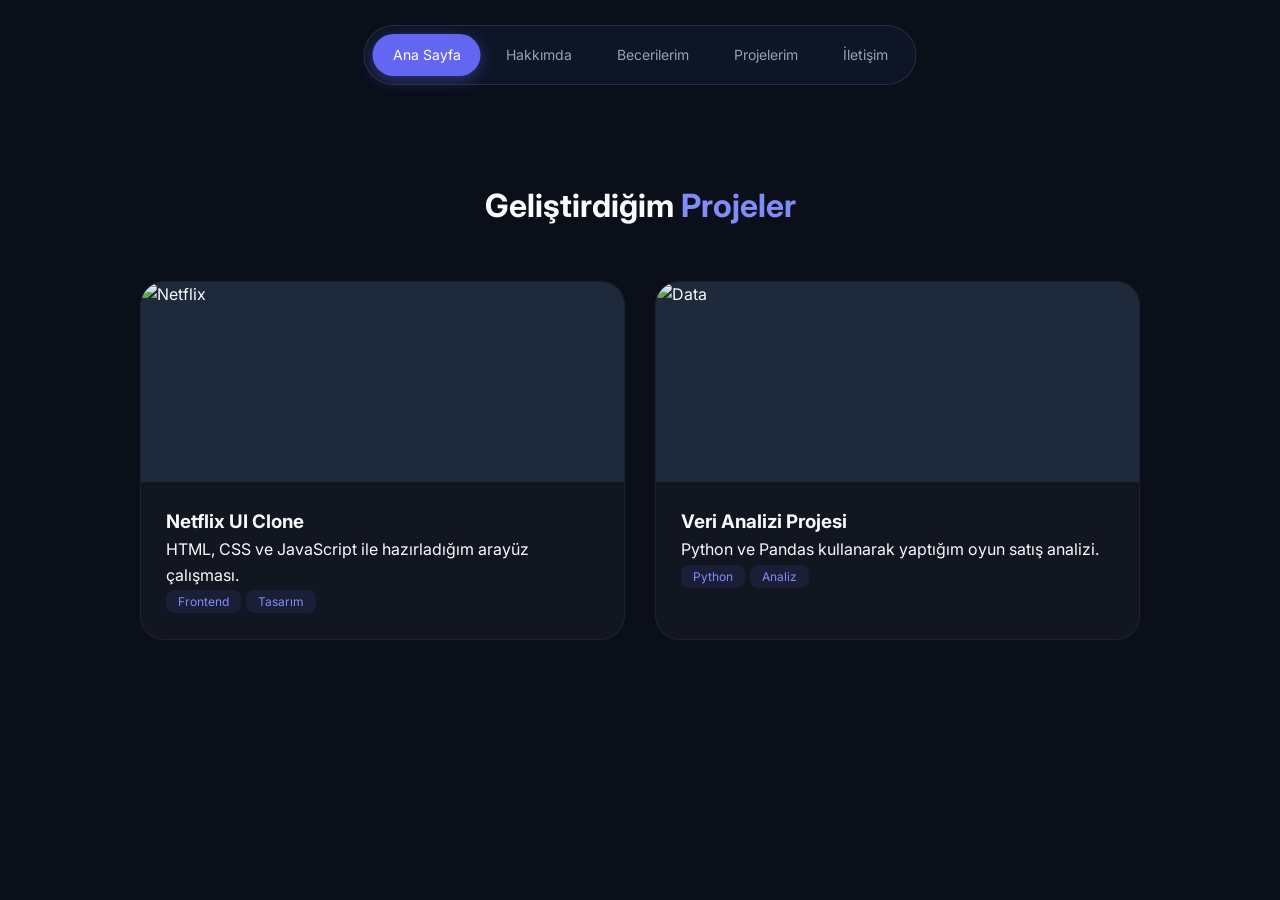
==== projelerim.html @ 27adffcb "ilkyükleme" ====
<!DOCTYPE html>
<html lang="tr">

<head>
    <meta charset="UTF-8">
    <meta name="viewport" content="width=device-width, initial-scale=1.0">
    <title>Projelerim | Hatice Şen</title>
    <link rel="stylesheet" href="style.css">
    <link href="https://fonts.googleapis.com/css2?family=Inter:wght@400;600;800&display=swap" rel="stylesheet">
</head>

<body>

    <nav class="ust-menu">
        <a class="aktif-sayfa" href="index.html">Ana Sayfa</a>
        <a href="index.html#hakkimda">Hakkımda</a>
        <a href="index.html#yetenekler">Becerilerim</a>
        <a href="projelerim.html">Projelerim</a>
        <a href="index.html#iletisim">İletişim</a>
    </nav>

    <section class="sayfa-parcasi" style="margin-top: 80px;">
        <h2 class="baslik">Geliştirdiğim <span class="renkli-yazi">Projeler</span></h2>
        <div class="proje-listesi">

            <div class="proje-ogesi">
                <div class="proje-fotografi"><img src="images/netflix.png" alt="Netflix"></div>
                <div class="proje-icerik">
                    <h3>Netflix UI Clone</h3>
                    <p>HTML, CSS ve JavaScript ile hazırladığım arayüz çalışması.</p>
                    <div class="proje-etiketleri"><span>Frontend</span><span>Tasarım</span></div>
                </div>
            </div>

            <div class="proje-ogesi">
                <div class="proje-fotografi"><img src="images/data.png" alt="Data"></div>
                <div class="proje-icerik">
                    <h3>Veri Analizi Projesi</h3>
                    <p>Python ve Pandas kullanarak yaptığım oyun satış analizi.</p>
                    <div class="proje-etiketleri"><span>Python</span><span>Analiz</span></div>
                </div>
            </div>

        </div>
    </section>

</body>

</html>
---- style.css ----
/* TEMEL SIFIRLAMA */
* {
  margin: 0;
  padding: 0;
  box-sizing: border-box;
  font-family: 'Inter', sans-serif;
}

body {
  background-color: #0b0f1a;
  color: #f8fafc;
  line-height: 1.6;
  scroll-behavior: smooth;
}

/* ÜST MENÜ */
.ust-menu {
  position: fixed;
  top: 25px;
  left: 50%;
  transform: translateX(-50%);
  z-index: 1000;
  display: flex;
  gap: 5px;
  padding: 8px;
  background: rgba(15, 23, 42, 0.8);
  border: 1px solid rgba(255, 255, 255, 0.1);
  border-radius: 40px;
}

.ust-menu a {
  text-decoration: none;
  color: #94a3b8;
  padding: 10px 20px;
  border-radius: 30px;
  font-size: 14px;
  transition: 0.3s;
}

.ust-menu a:hover,
.ust-menu a.aktif-sayfa {
  background-color: #6366f1;
  color: white;
  box-shadow: 0 4px 15px rgba(99, 102, 241, 0.4);
}

/* GİRİŞ BÖLÜMÜ */
.giris-bolumu {
  height: 100vh;
  display: flex;
  align-items: center;
  justify-content: center;
  background: radial-gradient(circle at 10% 20%, rgba(99, 102, 241, 0.15) 0%, transparent 50%);
}

.giris-icerik {
  display: grid;
  grid-template-columns: 1fr 1fr;
  max-width: 1100px;
  width: 100%;
  gap: 40px;
  padding: 0 20px;
}

.etiket {
  background-color: rgba(99, 102, 241, 0.1);
  color: #6366f1;
  padding: 6px 16px;
  border-radius: 20px;
  font-size: 13px;
  font-weight: 600;
  border: 1px solid rgba(99, 102, 241, 0.2);
}

.sol-taraf h1 {
  font-size: 50px;
  line-height: 1.1;
  margin: 20px 0;
  font-weight: 800;
}

.renkli-yazi {
  color: #818cf8;
}

.sol-taraf p {
  color: #94a3b8;
  font-size: 17px;
  margin-bottom: 30px;
}

/* BUTONLAR */
.butonlar {
  display: flex;
  gap: 15px;
  margin-bottom: 25px;
}

.ana-buton {
  background: linear-gradient(135deg, #6366f1 0%, #a855f7 100%);
  color: white;
  padding: 14px 32px;
  border-radius: 12px;
  text-decoration: none;
  font-weight: 600;
  transition: 0.3s;
  display: inline-block;
}

.ana-buton:hover {
  transform: translateY(-5px);
  box-shadow: 0 10px 20px rgba(99, 102, 241, 0.4);
}

.yan-buton {
  border: 1px solid rgba(255, 255, 255, 0.1);
  color: white;
  padding: 14px 32px;
  border-radius: 12px;
  text-decoration: none;
  transition: 0.3s;
}

.yan-buton:hover {
  background-color: rgba(255, 255, 255, 0.05);
  transform: translateY(-3px);
}

/* CV VE LINKLER */
.cv-alani {
  margin-top: 20px;
}

.kucuk-baslik {
  font-size: 14px;
  color: #94a3b8;
  margin-bottom: 8px;
}

.cv-buton,
.linkedin-buton {
  text-decoration: none;
  color: #f8fafc;
  background-color: rgba(255, 255, 255, 0.05);
  border: 1px solid rgba(255, 255, 255, 0.1);
  padding: 8px 16px;
  border-radius: 8px;
  font-size: 13px;
  margin-right: 8px;
  transition: 0.3s;
  display: inline-block;
}

.cv-buton:hover {
  background-color: #6366f1;
  border-color: #6366f1;
  transform: translateY(-3px);
}

.linkedin-buton:hover {
  background-color: #0077b5;
  border-color: #0077b5;
  transform: translateY(-3px);
}

/* KİŞİSEL KART (GRADYANLI IŞIK) */
.kisisel-kart {
  background-color: rgba(255, 255, 255, 0.03);
  border: 1px solid rgba(255, 255, 255, 0.08);
  height: 350px;
  border-radius: 30px;
  display: flex;
  flex-direction: column;
  align-items: center;
  justify-content: center;
  position: relative;
  overflow: hidden;
  text-align: center;
}

.kisisel-kart::before {
  content: '';
  position: absolute;
  width: 150px;
  height: 150px;
  background-color: #6366f1;
  filter: blur(80px);
  opacity: 0.3;
}

.kisisel-kart h2 {
  font-size: 32px;
  z-index: 1;
}

.kisisel-kart p {
  color: #94a3b8;
  z-index: 1;
}

/* BÖLÜM DÜZENLERİ */
.sayfa-parcasi {
  padding: 100px 5%;
}

.kucuk-kapsayici {
  max-width: 800px;
  margin: 0 auto;
}

.baslik {
  font-size: 32px;
  text-align: center;
  margin-bottom: 50px;
  font-weight: 700;
}

.bilgi-kutusu {
  background-color: rgba(255, 255, 255, 0.03);
  padding: 45px;
  border-radius: 24px;
  border: 1px solid rgba(255, 255, 255, 0.05);
  color: #cbd5e1;
}

/* YETENEKLER */
.ikon-listesi {
  display: grid;
  grid-template-columns: 1fr 1fr 1fr;
  gap: 20px;
  max-width: 900px;
  margin: 0 auto;
}

.ikon-kutusu {
  background-color: rgba(255, 255, 255, 0.03);
  border: 1px solid rgba(255, 255, 255, 0.05);
  padding: 25px;
  border-radius: 20px;
  text-align: center;
  transition: 0.3s;
}

.ikon-kutusu:hover {
  transform: scale(1.1);
  border-color: #6366f1;
}

.ikon-kutusu img {
  width: 60px;
  margin-bottom: 10px;
}

/* PROJELER */
.proje-listesi {
  display: grid;
  grid-template-columns: 1fr 1fr;
  gap: 30px;
  max-width: 1000px;
  margin: 0 auto;
}

.proje-ogesi {
  background-color: rgba(255, 255, 255, 0.03);
  border: 1px solid rgba(255, 255, 255, 0.05);
  border-radius: 24px;
  overflow: hidden;
  transition: 0.4s;
}

.proje-ogesi:hover {
  transform: translateY(-15px);
  border-color: #6366f1;
}

.proje-fotografi {
  height: 200px;
  background-color: #1e293b;
  overflow: hidden;
}

.proje-fotografi img {
  width: 100%;
  height: 100%;
  object-fit: cover;
}

.proje-icerik {
  padding: 25px;
}

.proje-etiketleri span {
  background-color: rgba(99, 102, 241, 0.1);
  color: #818cf8;
  padding: 4px 12px;
  border-radius: 8px;
  font-size: 12px;
  margin-right: 5px;
}

/* İLETİŞİM */
.orta-hizala {
  text-align: center;
}

.e-posta-link {
  font-size: 26px;
  color: #6366f1;
  text-decoration: none;
  font-weight: 700;
  margin-top: 25px;
  display: inline-block;
}

/* MOBİL AYAR */
@media(max-width: 768px) {

  .giris-icerik,
  .proje-listesi,
  .ikon-listesi {
    grid-template-columns: 1fr;
  }

  .ust-menu {
    display: none;
  }
}
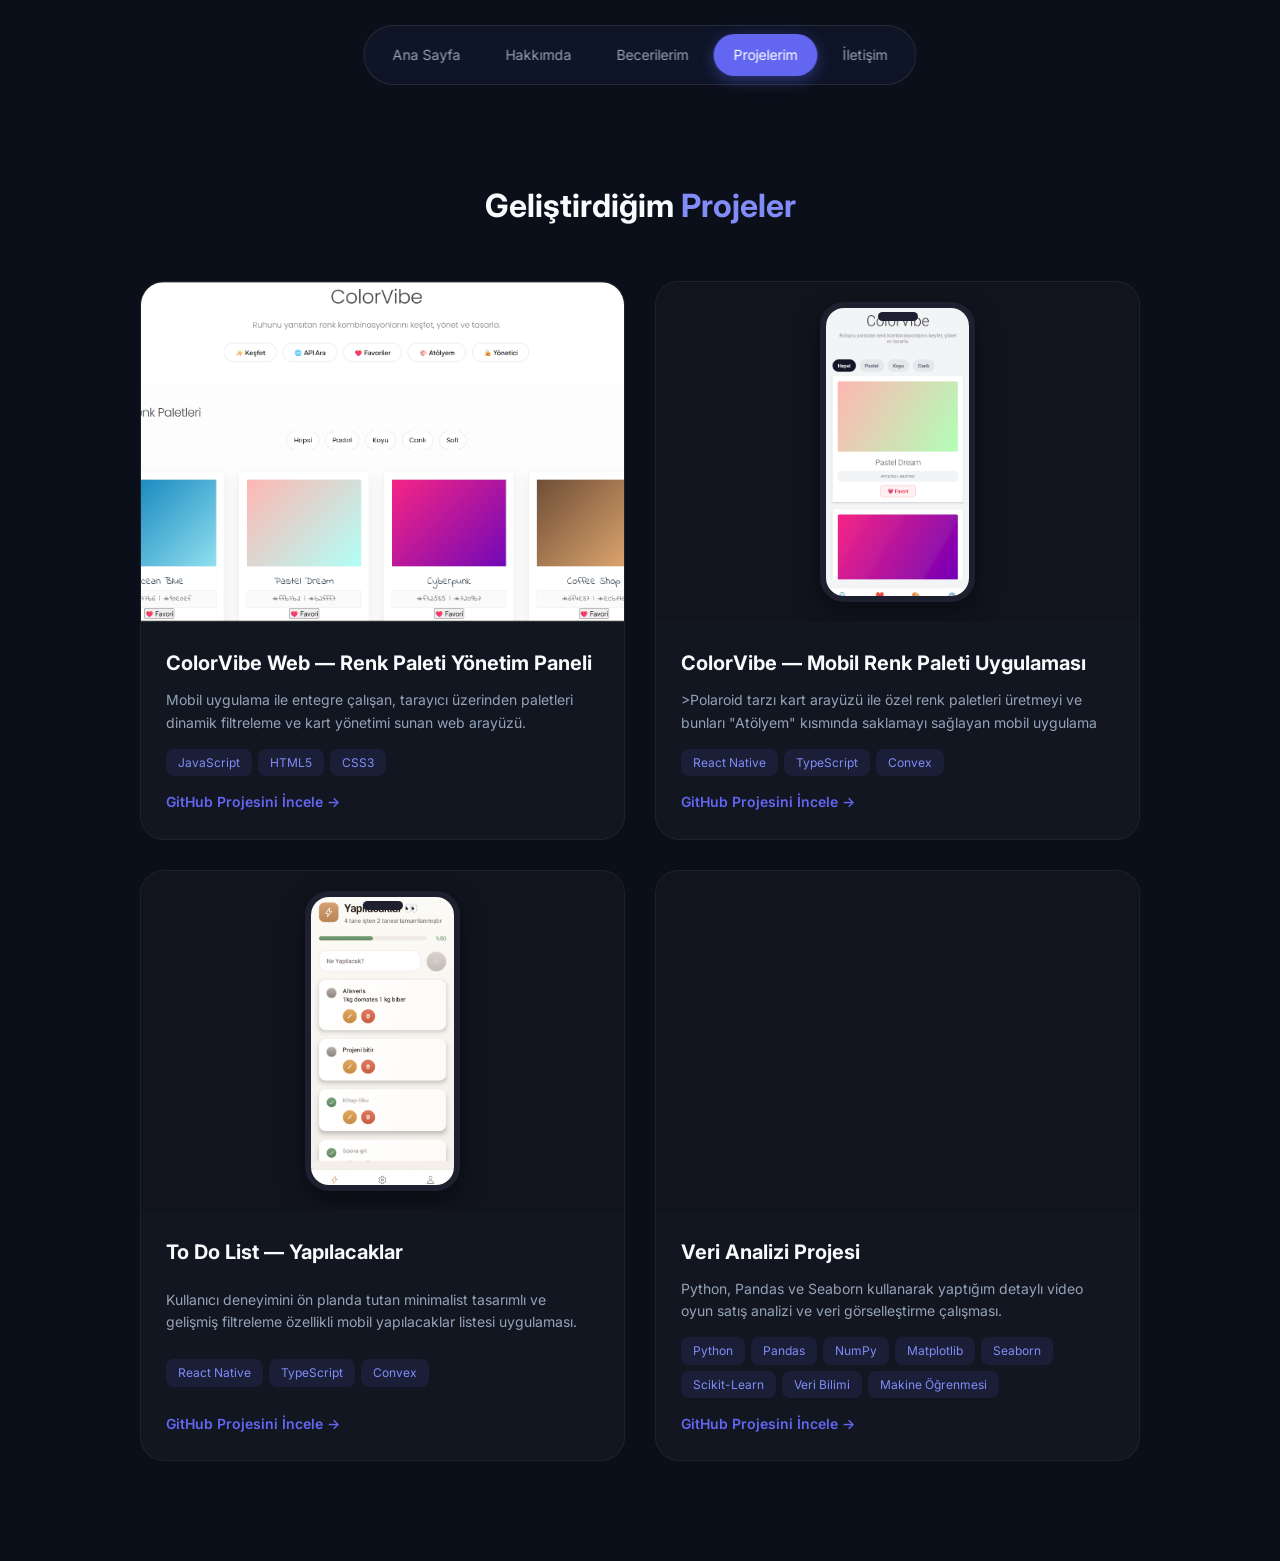
==== commit 04939cf1: "portfolyo güncellendi ve düzenlemeler yapıldı" ====
--- a/projelerim.html
+++ b/projelerim.html
@@ -12,10 +12,10 @@
 <body>
 
     <nav class="ust-menu">
-        <a class="aktif-sayfa" href="index.html">Ana Sayfa</a>
+        <a href="index.html">Ana Sayfa</a>
         <a href="index.html#hakkimda">Hakkımda</a>
         <a href="index.html#yetenekler">Becerilerim</a>
-        <a href="projelerim.html">Projelerim</a>
+        <a class="aktif-sayfa" href="projelerim.html">Projelerim</a>
         <a href="index.html#iletisim">İletişim</a>
     </nav>
 
@@ -23,21 +23,87 @@
         <h2 class="baslik">Geliştirdiğim <span class="renkli-yazi">Projeler</span></h2>
         <div class="proje-listesi">
 
-            <div class="proje-ogesi">
-                <div class="proje-fotografi"><img src="images/netflix.png" alt="Netflix"></div>
-                <div class="proje-icerik">
-                    <h3>Netflix UI Clone</h3>
-                    <p>HTML, CSS ve JavaScript ile hazırladığım arayüz çalışması.</p>
-                    <div class="proje-etiketleri"><span>Frontend</span><span>Tasarım</span></div>
+                    <div class="proje-ogesi">
+                        <div class="proje-fotografi">
+                            <div class="web-preview">
+                                <img src="images/colorvibe2.png" alt="ColorVibe Web">
+                            </div>
+                        </div>
+                    
+                        <div class="proje-icerik">
+                            <h3>ColorVibe Web — Renk Paleti Yönetim Paneli</h3>
+                            <p>Mobil uygulama ile entegre çalışan, tarayıcı üzerinden paletleri dinamik filtreleme ve kart yönetimi sunan
+                                web arayüzü.</p>
+                            <div class="proje-etiketleri" style="margin-bottom: 15px;">
+                                <span>JavaScript</span><span>HTML5</span><span>CSS3</span>
+                            </div>
+                            <a href="https://github.com/hatice-sen/ColorVibe-Dijital-Renk-Paleti" target="_blank"
+                                style="color: #6366f1; text-decoration: none; font-size: 14px; font-weight: 600;">
+                                GitHub Projesini İncele →
+                            </a>
+                        </div>
+                    </div>
+
+ 
+
+
+        <div class="proje-ogesi">
+            <div class="proje-fotografi">
+                <div class="phone-mockup">
+                    <img src="images/e1.png" alt="ColorVibe Mobile">
                 </div>
             </div>
+            <div class="proje-icerik">
+                <h3>ColorVibe — Mobil Renk Paleti Uygulaması</h3>
+                <p>>Polaroid tarzı kart arayüzü ile özel renk paletleri üretmeyi ve bunları "Atölyem" kısmında
+                saklamayı sağlayan mobil uygulama</p>
+                <div class="proje-etiketleri" style="margin-bottom: 15px;">
+                    <span>React Native</span><span>TypeScript</span><span>Convex</span>
+                </div>
+                <a href="https://github.com/hatice-sen/ColorVibe-Mobil-Renk-Atolyesi" target="_blank"
+                    style="color: #6366f1; text-decoration: none; font-size: 14px; font-weight: 600;">GitHub Projesini İncele
+                    →</a>
+            </div>
+        </div>
+
+
+
+
+
+        <div class="proje-ogesi">
+            <div class="proje-fotografi">
+                <div class="phone-mockup">
+                    <img src="images/yapilacaklar.png" alt="To Do List">
+                </div>
+            </div>
+            <div class="proje-icerik">
+                <h3>To Do List — Yapılacaklar</h3>
+                <p>Kullanıcı deneyimini ön planda tutan minimalist tasarımlı ve gelişmiş filtreleme özellikli mobil yapılacaklar
+                    listesi uygulaması.</p>
+                <div class="proje-etiketleri" style="margin-bottom: 15px;">
+                    <span>React Native</span><span>TypeScript</span><span>Convex</span>
+                </div>
+                <a href="https://github.com/hatice-sen/To-Do-List" target="_blank"
+                    style="color: #6366f1; text-decoration: none; font-size: 14px; font-weight: 600;">GitHub Projesini İncele
+                    →</a>
+            </div>
+        </div>
+
+
 
             <div class="proje-ogesi">
-                <div class="proje-fotografi"><img src="images/data.png" alt="Data"></div>
+                <div class="proje-fotografi"></div>
                 <div class="proje-icerik">
                     <h3>Veri Analizi Projesi</h3>
-                    <p>Python ve Pandas kullanarak yaptığım oyun satış analizi.</p>
-                    <div class="proje-etiketleri"><span>Python</span><span>Analiz</span></div>
+                    <p>Python, Pandas ve Seaborn kullanarak yaptığım detaylı video oyun satış analizi ve veri
+                        görselleştirme çalışması.</p>
+                    <div class="proje-etiketleri" style="margin-bottom: 15px;">
+                        <span>Python</span><span>Pandas</span><span>NumPy</span><span>Matplotlib</span><span>Seaborn</span><span>Scikit-Learn</span><span>Veri
+                            Bilimi</span><span>Makine Öğrenmesi</span>
+                    </div>
+                    <a href="https://github.com/hatice-sen/Video-Oyunlari-Satis-Analizi" target="_blank"
+                        style="color: #6366f1; text-decoration: none; font-size: 14px; font-weight: 600;">GitHub
+                        Projesini İncele →</a>
                 </div>
             </div>
 
--- a/style.css
+++ b/style.css
@@ -26,6 +26,7 @@
   background: rgba(15, 23, 42, 0.8);
   border: 1px solid rgba(255, 255, 255, 0.1);
   border-radius: 40px;
+  backdrop-filter: blur(10px);
 }
 
 .ust-menu a {
@@ -46,11 +47,12 @@
 
 /* GİRİŞ BÖLÜMÜ */
 .giris-bolumu {
-  height: 100vh;
+  min-height: 100vh;
   display: flex;
   align-items: center;
   justify-content: center;
   background: radial-gradient(circle at 10% 20%, rgba(99, 102, 241, 0.15) 0%, transparent 50%);
+  padding: 80px 0 40px 0;
 }
 
 .giris-icerik {
@@ -70,6 +72,7 @@
   font-size: 13px;
   font-weight: 600;
   border: 1px solid rgba(99, 102, 241, 0.2);
+  display: inline-block;
 }
 
 .sol-taraf h1 {
@@ -92,6 +95,7 @@
 /* BUTONLAR */
 .butonlar {
   display: flex;
+  flex-wrap: wrap;
   gap: 15px;
   margin-bottom: 25px;
 }
@@ -147,6 +151,7 @@
   border-radius: 8px;
   font-size: 13px;
   margin-right: 8px;
+  margin-bottom: 8px;
   transition: 0.3s;
   display: inline-block;
 }
@@ -176,6 +181,7 @@
   position: relative;
   overflow: hidden;
   text-align: center;
+  width: 100%;
 }
 
 .kisisel-kart::before {
@@ -251,7 +257,7 @@
   margin-bottom: 10px;
 }
 
-/* PROJELER */
+/* PROJELER SİSTEMİ */
 .proje-listesi {
   display: grid;
   grid-template-columns: 1fr 1fr;
@@ -266,27 +272,96 @@
   border-radius: 24px;
   overflow: hidden;
   transition: 0.4s;
+  display: flex;
+  flex-direction: column;
 }
 
 .proje-ogesi:hover {
-  transform: translateY(-15px);
+  transform: translateY(-10px);
   border-color: #6366f1;
 }
 
+/* ORTAK RESİM ALANI BAŞLIĞI */
 .proje-fotografi {
-  height: 200px;
-  background-color: #1e293b;
+  width: 100%;
+  height: 340px;
+  background-color: #11131e;
   overflow: hidden;
-}
-
-.proje-fotografi img {
+  display: flex;
+  justify-content: center;
+  align-items: center;
+}
+
+/* 📱 TO DO LIST İÇİN TELEFON KASASI AYARLARI */
+.phone-mockup {
+  width: 155px;
+  height: 300px;
+  border: 6px solid #1e2030;
+  border-radius: 24px;
+  overflow: hidden;
+  box-shadow: 0 10px 25px rgba(0, 0, 0, 0.4);
+  position: relative;
+  background-color: #000;
+}
+
+.phone-mockup img {
   width: 100%;
   height: 100%;
   object-fit: cover;
-}
-
+  display: block;
+}
+
+.phone-mockup::before {
+  content: "";
+  position: absolute;
+  top: 4px;
+  left: 50%;
+  transform: translateX(-50%);
+  width: 40px;
+  height: 9px;
+  background-color: #1e2030;
+  border-radius: 10px;
+  z-index: 10;
+}
+
+/* 💻 COLORVIBE İÇİN GENİŞ WEB ÖNİZLEME AYARLARI */
+.web-preview {
+  width: 100%;
+  height: 100%;
+  display: block;
+}
+
+.web-preview img {
+  width: 100%;
+  height: 100%;
+  object-fit: cover;
+  object-position: center top;
+}
+
+/* İÇERİK ALANI VE ETİKETLER */
 .proje-icerik {
   padding: 25px;
+  flex-grow: 1;
+  display: flex;
+  flex-direction: column;
+  justify-content: space-between;
+}
+
+.proje-icerik h3 {
+  font-size: 20px;
+  margin-bottom: 10px;
+}
+
+.proje-icerik p {
+  color: #94a3b8;
+  font-size: 14px;
+  margin-bottom: 15px;
+}
+
+.proje-etiketleri {
+  display: flex;
+  flex-wrap: wrap;
+  gap: 6px;
 }
 
 .proje-etiketleri span {
@@ -295,7 +370,6 @@
   padding: 4px 12px;
   border-radius: 8px;
   font-size: 12px;
-  margin-right: 5px;
 }
 
 /* İLETİŞİM */
@@ -312,7 +386,7 @@
   display: inline-block;
 }
 
-/* MOBİL AYAR */
+/* 📱 RESPONSIVE MOBİL AYARLAR (Max-width: 768px) */
 @media(max-width: 768px) {
 
   .giris-icerik,
@@ -321,7 +395,61 @@
     grid-template-columns: 1fr;
   }
 
+  .giris-icerik {
+    text-align: center;
+    gap: 20px;
+  }
+
+  .sol-taraf h1 {
+    font-size: 36px;
+  }
+
+  .butonlar {
+    justify-content: center;
+  }
+
   .ust-menu {
     display: none;
   }
+
+  .proje-ogesi {
+    max-width: 400px;
+    margin: 0 auto;
+  }
+
+  /* To Do List içeren kartın yüksekliği */
+  .proje-ogesi:has(.phone-mockup) .proje-fotografi {
+    height: 280px;
+  }
+
+  .phone-mockup {
+    width: 130px;
+    height: 250px;
+    border-width: 5px;
+  }
+
+  /* ColorVibe Web içeren kartın yüksekliği mobilde ezilmesin */
+  .proje-ogesi:has(.web-preview) .proje-fotografi {
+    height: 200px;
+  }
+
+  .bilgi-kutusu {
+    padding: 25px;
+  }
+
+  .ikon-listesi {
+    grid-template-columns: 1fr 1fr;
+    gap: 15px;
+  }
+}
+
+/* Küçük Ekranlar */
+@media(max-width: 380px) {
+  .ikon-listesi {
+    grid-template-columns: 1fr;
+  }
+
+  .e-posta-link {
+    font-size: 20px;
+  }
 }
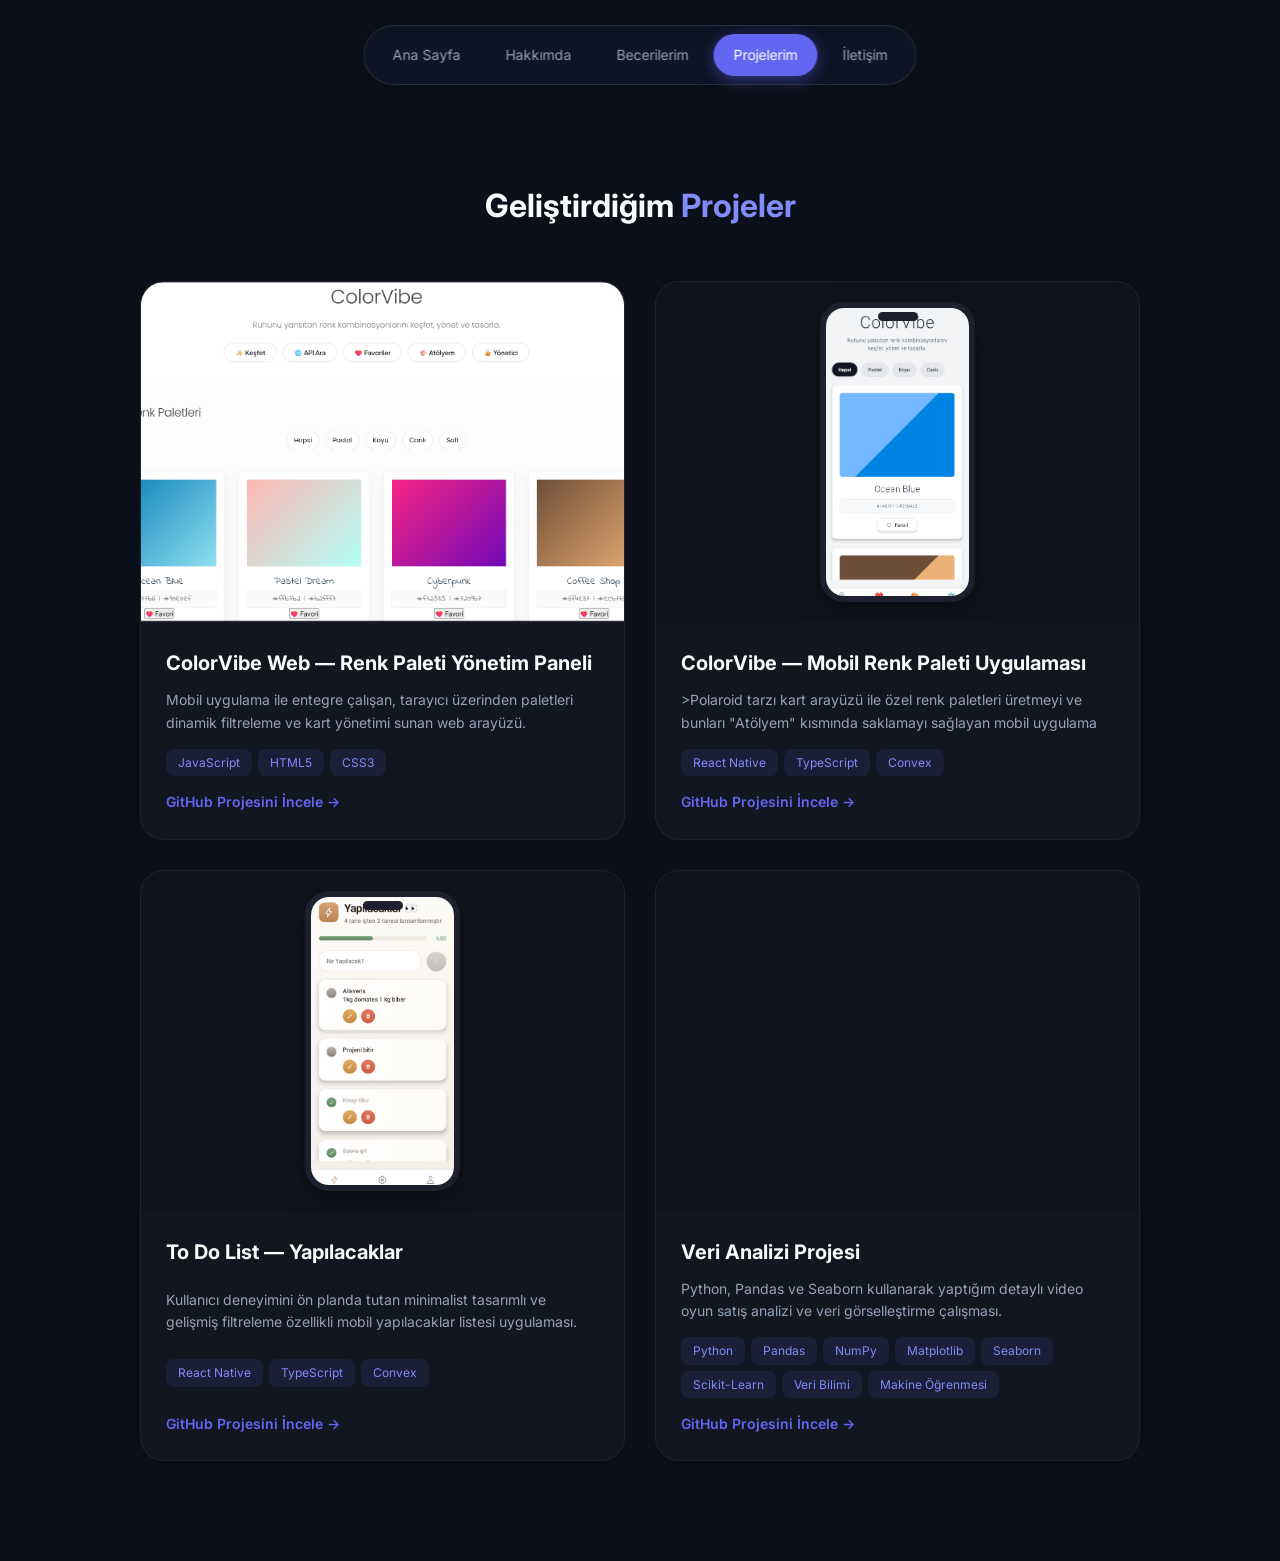
==== commit 51ebdb7d: "görselde güncelleme yapıldı" ====
--- a/projelerim.html
+++ b/projelerim.html
@@ -50,7 +50,7 @@
         <div class="proje-ogesi">
             <div class="proje-fotografi">
                 <div class="phone-mockup">
-                    <img src="images/e1.png" alt="ColorVibe Mobile">
+                    <img src="images/v1.png" alt="ColorVibe Mobile">
                 </div>
             </div>
             <div class="proje-icerik">
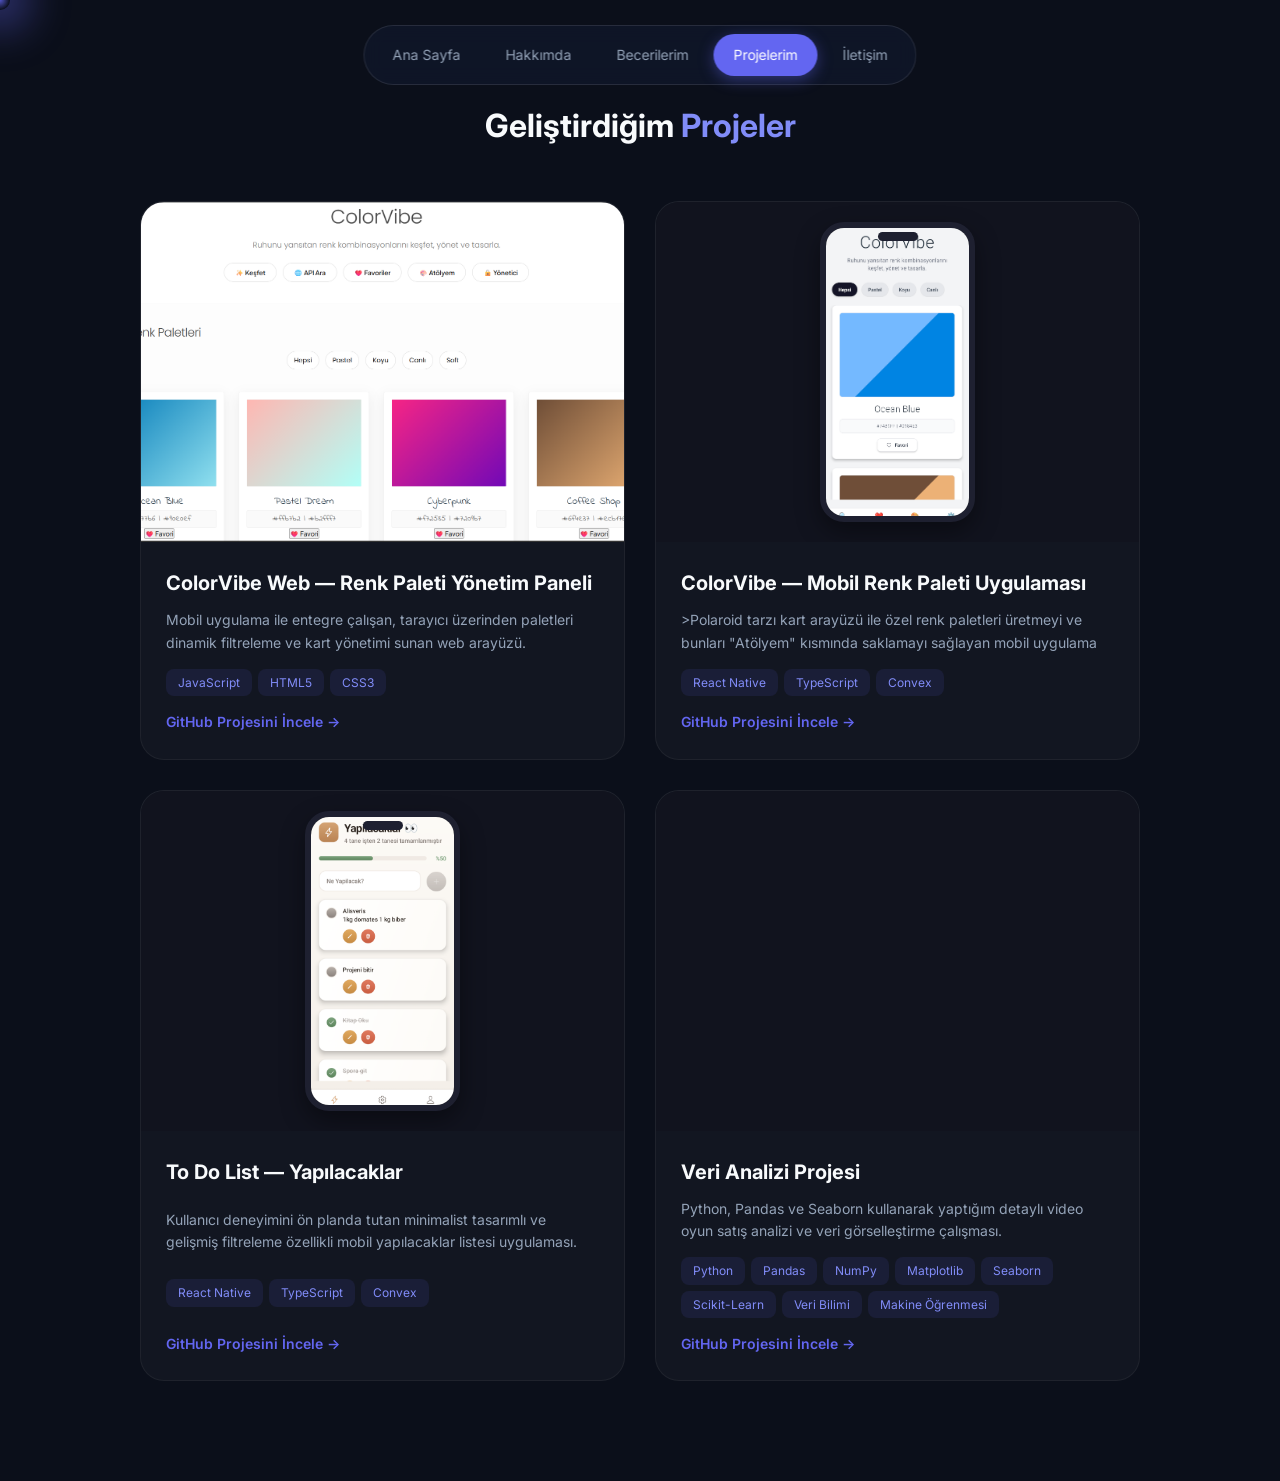
==== commit 583acec8: "Portfolyo animasyonlar düzenlendi." ====
--- a/projelerim.html
+++ b/projelerim.html
@@ -10,6 +10,8 @@
 </head>
 
 <body>
+    <div class="cursor"></div>
+
 
     <nav class="ust-menu">
         <a href="index.html">Ana Sayfa</a>
@@ -19,11 +21,11 @@
         <a href="index.html#iletisim">İletişim</a>
     </nav>
 
-    <section class="sayfa-parcasi" style="margin-top: 80px;">
+<section class="sayfa-parcasi fade-in">
         <h2 class="baslik">Geliştirdiğim <span class="renkli-yazi">Projeler</span></h2>
         <div class="proje-listesi">
 
-                    <div class="proje-ogesi">
+                    <div class="proje-ogesi fade-in">
                         <div class="proje-fotografi">
                             <div class="web-preview">
                                 <img src="images/colorvibe2.png" alt="ColorVibe Web">
@@ -44,10 +46,7 @@
                         </div>
                     </div>
 
- 
-
-
-        <div class="proje-ogesi">
+       <div class="proje-ogesi fade-in">
             <div class="proje-fotografi">
                 <div class="phone-mockup">
                     <img src="images/v1.png" alt="ColorVibe Mobile">
@@ -66,11 +65,7 @@
             </div>
         </div>
 
-
-
-
-
-        <div class="proje-ogesi">
+         <div class="proje-ogesi fade-in">
             <div class="proje-fotografi">
                 <div class="phone-mockup">
                     <img src="images/yapilacaklar.png" alt="To Do List">
@@ -91,7 +86,7 @@
 
 
 
-            <div class="proje-ogesi">
+            <div class="proje-ogesi fade-in">
                 <div class="proje-fotografi"></div>
                 <div class="proje-icerik">
                     <h3>Veri Analizi Projesi</h3>
@@ -110,6 +105,64 @@
         </div>
     </section>
 
+<script>
+
+    const cursor = document.querySelector('.cursor');
+    document.addEventListener('mousemove', (e) => {
+        if (cursor) cursor.style.transform = `translate(${e.clientX}px, ${e.clientY}px)`;
+    });
+
+    const observer = new IntersectionObserver((entries) => {
+
+            entries.forEach(entry => {
+
+                if (entry.isIntersecting) {
+                    entry.target.classList.add('active');
+                }
+
+            });
+
+        }, {
+            threshold: 0.1,
+            rootMargin: "0px 0px -100px 0px"
+        });
+
+    function initScrollAnimations() {
+
+        document.querySelectorAll('.fade-in').forEach(el => {
+            observer.observe(el);
+        });
+
+    }
+
+    window.addEventListener('load', initScrollAnimations);
+    const iconBoxes = document.querySelectorAll('.ikon-kutusu');
+
+        const iconObserver = new IntersectionObserver((entries) => {
+
+            entries.forEach(entry => {
+
+                if (entry.isIntersecting) {
+
+                    iconBoxes.forEach((box, index) => {
+
+                        setTimeout(() => {
+                            box.classList.add('active');
+                        }, index * 120);
+
+                    });
+
+                }
+
+            });
+
+        }, {
+            threshold: 0.2
+        });
+
+        document.querySelectorAll('.ikon-listesi').forEach(section => {
+            iconObserver.observe(section);
+        });
+</script>
 </body>
-
 </html>
--- a/style.css
+++ b/style.css
@@ -1,4 +1,7 @@
-/* TEMEL SIFIRLAMA */
+
+html {
+  scroll-behavior: smooth;
+}
 * {
   margin: 0;
   padding: 0;
@@ -11,9 +14,59 @@
   color: #f8fafc;
   line-height: 1.6;
   scroll-behavior: smooth;
-}
-
-/* ÜST MENÜ */
+  cursor: none !important;
+}
+
+* {
+  cursor: none !important;
+}
+
+.cursor {
+  width: 20px;
+  height: 20px;
+  background: radial-gradient(circle, rgba(99, 102, 241, 0.8) 0%, rgba(99, 102, 241, 0) 70%);
+  border-radius: 50%;
+  position: fixed;
+  pointer-events: none;
+  z-index: 999999;
+  box-shadow: 0 0 40px 20px rgba(99, 102, 241, 0.4);
+  transition: transform 0.1s ease-out, box-shadow 0.3s ease;
+  margin-left: -10px;
+  margin-top: -10px;
+}
+
+.cursor-dot {
+  display: none;
+}
+
+.fade-in {
+  opacity: 0;
+  transform: translateY(80px) scale(0.96);
+
+  transition:
+    opacity 1s ease,
+    transform 1s cubic-bezier(0.16, 1, 0.3, 1);
+}
+
+.fade-in.active {
+  opacity: 1;
+  transform: translateY(0) scale(1);
+}
+.sayfa-parcasi {
+  padding-top: 140px;
+}
+.proje-ogesi,
+.ikon-kutusu {
+  transition: all 0.4s ease !important;
+}
+
+.proje-ogesi:hover,
+.ikon-kutusu:hover {
+  transform: translateY(-10px) scale(1.02);
+  border-color: #6366f1;
+  box-shadow: 0 15px 30px rgba(99, 102, 241, 0.2);
+}
+
 .ust-menu {
   position: fixed;
   top: 25px;
@@ -45,7 +98,7 @@
   box-shadow: 0 4px 15px rgba(99, 102, 241, 0.4);
 }
 
-/* GİRİŞ BÖLÜMÜ */
+
 .giris-bolumu {
   min-height: 100vh;
   display: flex;
@@ -92,7 +145,7 @@
   margin-bottom: 30px;
 }
 
-/* BUTONLAR */
+
 .butonlar {
   display: flex;
   flex-wrap: wrap;
@@ -130,7 +183,7 @@
   transform: translateY(-3px);
 }
 
-/* CV VE LINKLER */
+
 .cv-alani {
   margin-top: 20px;
 }
@@ -168,7 +221,7 @@
   transform: translateY(-3px);
 }
 
-/* KİŞİSEL KART (GRADYANLI IŞIK) */
+
 .kisisel-kart {
   background-color: rgba(255, 255, 255, 0.03);
   border: 1px solid rgba(255, 255, 255, 0.08);
@@ -204,7 +257,7 @@
   z-index: 1;
 }
 
-/* BÖLÜM DÜZENLERİ */
+
 .sayfa-parcasi {
   padding: 100px 5%;
 }
@@ -229,7 +282,7 @@
   color: #cbd5e1;
 }
 
-/* YETENEKLER */
+
 .ikon-listesi {
   display: grid;
   grid-template-columns: 1fr 1fr 1fr;
@@ -239,25 +292,71 @@
 }
 
 .ikon-kutusu {
-  background-color: rgba(255, 255, 255, 0.03);
-  border: 1px solid rgba(255, 255, 255, 0.05);
+  background: rgba(255, 255, 255, 0.04);
+  border: 1px solid rgba(255, 255, 255, 0.08);
   padding: 25px;
-  border-radius: 20px;
+  border-radius: 24px;
   text-align: center;
-  transition: 0.3s;
-}
-
+  position: relative;
+  overflow: hidden;
+
+  opacity: 0;
+  transform: translateY(60px);
+
+  transition: all 0.7s ease;
+}
+
+.ikon-kutusu.active {
+  opacity: 1;
+  transform: translateY(0);
+}
 .ikon-kutusu:hover {
-  transform: scale(1.1);
-  border-color: #6366f1;
+  transform: translateY(-10px) scale(1.05);
+
+  border-color: #818cf8;
+
+  box-shadow:
+    0 0 20px rgba(99, 102, 241, 0.5),
+    0 0 50px rgba(99, 102, 241, 0.3);
+}
+.ikon-kutusu::before {
+  content: "";
+  position: absolute;
+  inset: 0;
+
+  background: linear-gradient(135deg,
+      rgba(99, 102, 241, 0.2),
+      transparent);
+
+  opacity: 0;
+  transition: 0.5s;
+}
+
+.ikon-kutusu:hover::before {
+  opacity: 1;
 }
 
 .ikon-kutusu img {
   width: 60px;
   margin-bottom: 10px;
-}
-
-/* PROJELER SİSTEMİ */
+
+  animation: floatIcon 4s ease-in-out infinite;
+}
+
+@keyframes floatIcon {
+  0% {
+    transform: translateY(0px);
+  }
+
+  50% {
+    transform: translateY(-8px);
+  }
+
+  100% {
+    transform: translateY(0px);
+  }
+}
+
 .proje-listesi {
   display: grid;
   grid-template-columns: 1fr 1fr;
@@ -281,7 +380,7 @@
   border-color: #6366f1;
 }
 
-/* ORTAK RESİM ALANI BAŞLIĞI */
+
 .proje-fotografi {
   width: 100%;
   height: 340px;
@@ -292,7 +391,6 @@
   align-items: center;
 }
 
-/* 📱 TO DO LIST İÇİN TELEFON KASASI AYARLARI */
 .phone-mockup {
   width: 155px;
   height: 300px;
@@ -324,7 +422,7 @@
   z-index: 10;
 }
 
-/* 💻 COLORVIBE İÇİN GENİŞ WEB ÖNİZLEME AYARLARI */
+
 .web-preview {
   width: 100%;
   height: 100%;
@@ -338,7 +436,6 @@
   object-position: center top;
 }
 
-/* İÇERİK ALANI VE ETİKETLER */
 .proje-icerik {
   padding: 25px;
   flex-grow: 1;
@@ -372,7 +469,7 @@
   font-size: 12px;
 }
 
-/* İLETİŞİM */
+
 .orta-hizala {
   text-align: center;
 }
@@ -386,7 +483,6 @@
   display: inline-block;
 }
 
-/* 📱 RESPONSIVE MOBİL AYARLAR (Max-width: 768px) */
 @media(max-width: 768px) {
 
   .giris-icerik,
@@ -417,7 +513,7 @@
     margin: 0 auto;
   }
 
-  /* To Do List içeren kartın yüksekliği */
+
   .proje-ogesi:has(.phone-mockup) .proje-fotografi {
     height: 280px;
   }
@@ -428,7 +524,7 @@
     border-width: 5px;
   }
 
-  /* ColorVibe Web içeren kartın yüksekliği mobilde ezilmesin */
+
   .proje-ogesi:has(.web-preview) .proje-fotografi {
     height: 200px;
   }
@@ -443,7 +539,7 @@
   }
 }
 
-/* Küçük Ekranlar */
+
 @media(max-width: 380px) {
   .ikon-listesi {
     grid-template-columns: 1fr;
